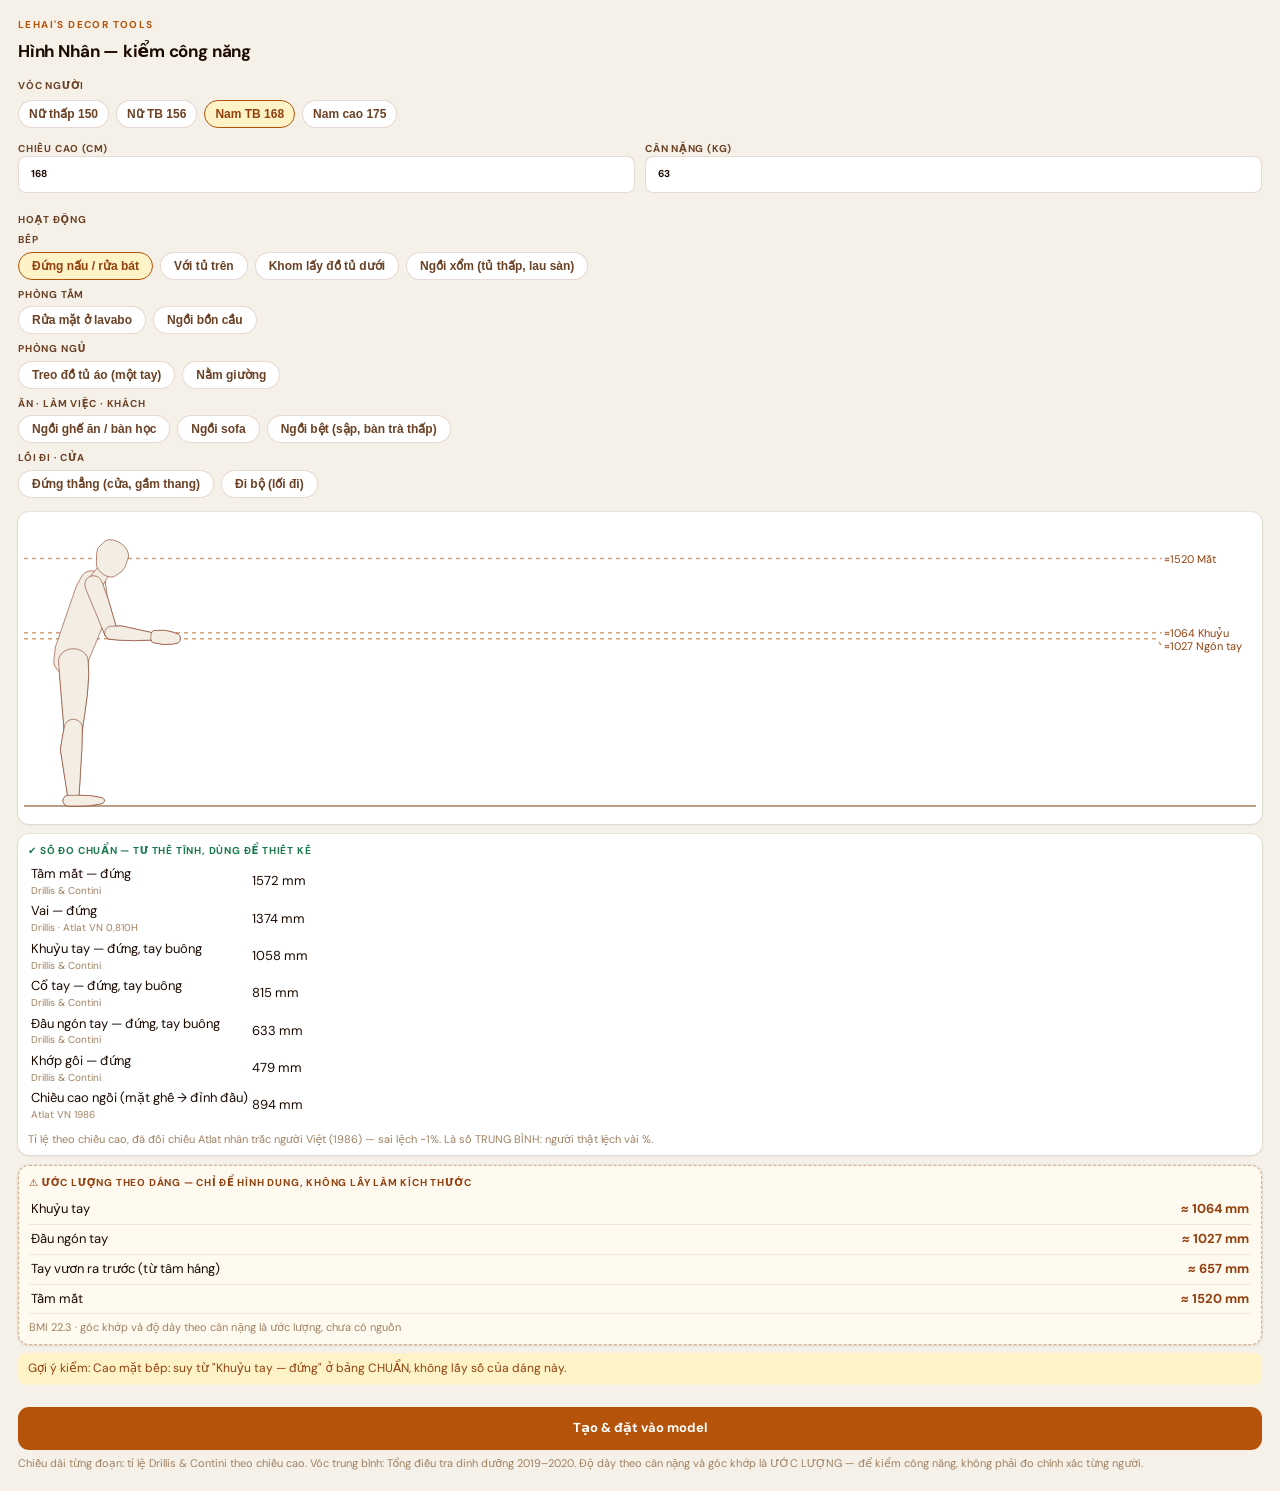
==== LeHai_Tools/hinh_nhan/hinh_nhan.html @ 816febdd "v1.9.65: tool moi Hinh Nhan (kiem cong nang): 13 dang, so chuan Drillis+Atlat VN tach khoi uoc luong" ====
<!doctype html>
<html lang="vi"><head><meta charset="utf-8">
<title>Hình Nhân</title>
<link rel="preconnect" href="https://fonts.googleapis.com">
<link href="https://fonts.googleapis.com/css2?family=DM+Sans:wght@400;500;600;700&display=swap" rel="stylesheet">
<link rel="stylesheet" href="../shared/lehai_theme.css">
<style>
  .nhap { display: grid; grid-template-columns: 1fr 1fr; gap: 10px; }
  .nhap .lh-input { width: 100%; box-sizing: border-box; }
  #so { width: 100%; border-collapse: collapse; }
  #so td { padding: 5px 2px; border-bottom: 1px solid var(--lh-line-2); }
  #so td.v { text-align: right; font-weight: 700; font-variant-numeric: tabular-nums; }
  canvas { width: 100%; height: 300px; display: block; }
  .lh-chips { flex-wrap: wrap; }
  .uoc { color: var(--lh-muted); font-size: 11px; margin-top: 6px; }
  .phong { font-size: 10px; font-weight: 700; letter-spacing: .08em; text-transform: uppercase;
           color: var(--lh-ink-soft); margin: 8px 0 4px; }
  .phong:first-child { margin-top: 0; }
  #voc .lh-chip { padding-left: 10px; padding-right: 10px; }
  .bang-tieu-de { font-size: 10px; font-weight: 700; letter-spacing: .08em; text-transform: uppercase; margin: 2px 0 4px; }
  .chuan .bang-tieu-de { color: #1a7a4c; }
  .uocluong .bang-tieu-de { color: var(--lh-amber-2); }
  .uocluong { background: #fffaf0; border: 1px dashed rgba(180,83,9,.45); }
  .uocluong td.v { color: var(--lh-amber-2); }
  td .nguon { display: block; font-size: 10px; color: var(--lh-muted); }
  .goiy { background: var(--lh-chip); color: var(--lh-amber-2); border-radius: var(--lh-radius-sm);
          padding: 7px 10px; font-size: 12px; margin-top: 8px; }
</style></head>
<body class="lh"><div class="lh-dialog">
  <div class="lh-eyebrow">LeHai's Decor Tools</div>
  <div class="lh-title">Hình Nhân — kiểm công năng</div>

  <div class="lh-field">
    <label class="lh-label">Vóc người</label>
    <div class="lh-chips" id="voc"></div>
  </div>
  <div class="lh-field nhap">
    <label class="lh-label">Chiều cao (cm)
      <input class="lh-input" id="cao" type="number" min="120" max="210" step="1"></label>
    <label class="lh-label">Cân nặng (kg)
      <input class="lh-input" id="nang" type="number" min="30" max="150" step="1"></label>
  </div>

  <div class="lh-field">
    <label class="lh-label">Hoạt động</label>
    <div id="dang"></div>
  </div>

  <div class="lh-card" style="padding:6px">
    <canvas id="ve" aria-label="Hình nhân nhìn nghiêng"></canvas>
  </div>

  <div class="lh-card chuan" style="padding:8px 10px; margin-top:10px">
    <div class="bang-tieu-de">✔ Số đo chuẩn — tư thế tĩnh, dùng để thiết kế</div>
    <table id="soChuan"></table>
    <div class="uoc">Tỉ lệ theo chiều cao, đã đối chiếu Atlat nhân trắc người Việt (1986) — sai lệch ~1%.
      Là số TRUNG BÌNH: người thật lệch vài %.</div>
  </div>
  <div class="lh-card uocluong" style="padding:8px 10px; margin-top:10px">
    <div class="bang-tieu-de">⚠ Ước lượng theo dáng — chỉ để hình dung, không lấy làm kích thước</div>
    <table id="so"></table>
    <div class="uoc" id="bmi"></div>
  </div>
  <div class="goiy" id="goiy"></div>

  <div id="nhac" class="lh-status"></div>
  <button class="lh-btn lh-btn--primary" style="margin-top:12px; width:100%" id="tao">Tạo &amp; đặt vào model</button>
  <div class="uoc">Chiều dài từng đoạn: tỉ lệ Drillis &amp; Contini theo chiều cao. Vóc trung bình: Tổng
    điều tra dinh dưỡng 2019–2020. Độ dày theo cân nặng và góc khớp là ƯỚC LƯỢNG — để kiểm công
    năng, không phải đo chính xác từng người.</div>
</div>

<script src="hinh_nhan.js"></script>
<script>
  var $ = function (id) { return document.getElementById(id); };

  // Nhớ lựa chọn lần trước (chỉ là tiện lợi trên máy này — trình duyệt chặn thì bỏ qua).
  var NHO = 'lehai.hinhnhan.v1';
  function doc() { try { return JSON.parse(localStorage.getItem(NHO)) || {}; } catch (e) { return {}; } }
  function ghi() { try { localStorage.setItem(NHO, JSON.stringify({ key: trangThai.key, cao: $('cao').value, nang: $('nang').value })); } catch (e) {} }

  var cu = doc(), macDinh = HinhNhan.VOC[HinhNhan.VOC_MAC_DINH];
  var trangThai = { key: HinhNhan.DANG[cu.key] ? cu.key : 'dung_nau' };
  $('cao').value = cu.cao || macDinh.cao;
  $('nang').value = cu.nang || macDinh.nang;

  // Nút vóc người chọn nhanh.
  HinhNhan.VOC.forEach(function (v) {
    var b = document.createElement('button');
    b.className = 'lh-chip'; b.textContent = v.ten + ' ' + v.cao;
    b.title = v.cao + ' cm · ' + v.nang + ' kg'; b.dataset.cao = v.cao; b.dataset.nang = v.nang;
    b.onclick = function () { $('cao').value = v.cao; $('nang').value = v.nang; ve(); };
    $('voc').appendChild(b);
  });

  // Nút chọn dáng, NHÓM THEO PHÒNG — thêm dáng mới ở hinh_nhan.js là tự có nút.
  var theoPhong = {};
  Object.keys(HinhNhan.DANG).forEach(function (k) {
    var ph = HinhNhan.DANG[k].phong;
    (theoPhong[ph] = theoPhong[ph] || []).push(k);
  });
  Object.keys(theoPhong).forEach(function (ph) {
    var tieuDe = document.createElement('div'); tieuDe.className = 'phong'; tieuDe.textContent = ph;
    var hang = document.createElement('div'); hang.className = 'lh-chips';
    theoPhong[ph].forEach(function (k) {
      var b = document.createElement('button');
      b.className = 'lh-chip'; b.textContent = HinhNhan.DANG[k].ten; b.dataset.key = k;
      b.onclick = function () { trangThai.key = k; ve(); };
      hang.appendChild(b);
    });
    $('dang').appendChild(tieuDe); $('dang').appendChild(hang);
  });

  function thongSo() {
    var cao = Number($('cao').value) * 10, nang = Number($('nang').value);
    if (!(cao >= 1200 && cao <= 2100)) return { loi: 'Chiều cao từ 120 đến 210 cm.' };
    if (!(nang >= 30 && nang <= 150)) return { loi: 'Cân nặng từ 30 đến 150 kg.' };
    return { cao: cao, nang: nang };
  }

  function ve() {
    document.querySelectorAll('#dang .lh-chip').forEach(function (b) {
      b.className = b.dataset.key === trangThai.key ? 'lh-chip is-active' : 'lh-chip';
    });
    document.querySelectorAll('#voc .lh-chip').forEach(function (b) {
      var dung = String($('cao').value) === b.dataset.cao && String($('nang').value) === b.dataset.nang;
      b.className = dung ? 'lh-chip is-active' : 'lh-chip';
    });
    ghi();
    var t = thongSo();
    $('nhac').textContent = t.loi || '';
    $('tao').disabled = !!t.loi;
    if (t.loi) return;
    var r = HinhNhan.dung(t.cao, t.nang, trangThai.key);
    trangThai.kq = r;

    $('soChuan').innerHTML = HinhNhan.soChuan(t.cao).map(function (c) {
      return '<tr><td>' + c.ten + '<span class="nguon">' + c.nguon + '</span></td><td class="v">' + c.mm + ' mm</td></tr>';
    }).join('');
    $('so').innerHTML = r.hien.map(function (k) {
      return '<tr><td>' + HinhNhan.NHAN[k] + '</td><td class="v">≈ ' + r.so[k] + ' mm</td></tr>';
    }).join('');
    $('bmi').textContent = 'BMI ' + r.bmi + ' · góc khớp và độ dày theo cân nặng là ước lượng, chưa có nguồn';
    $('goiy').textContent = 'Gợi ý kiểm: ' + (HinhNhan.DANG[trangThai.key].goiY || '');
    veNghieng(r);
  }

  // Nhìn nghiêng (mặt phẳng YZ): người hướng mặt sang PHẢI (−Y trong model).
  function veNghieng(r) {
    var c = $('ve'), dpr = window.devicePixelRatio || 1;
    var W = c.clientWidth, H = c.clientHeight;
    c.width = W * dpr; c.height = H * dpr;
    var g = c.getContext('2d'); g.setTransform(dpr, 0, 0, dpr, 0, 0); g.clearRect(0, 0, W, H);

    var ys = [], zs = [];
    r.khoi.forEach(function (k) { k.luoi.diem.forEach(function (q) { ys.push(-q[1]); zs.push(q[2]); }); });
    var minY = Math.min.apply(null, ys) - 60, maxY = Math.max.apply(null, ys) + 60;
    var maxZ = Math.max(Math.max.apply(null, zs) + 60, 600);
    var s = Math.min((W - 125) / (maxY - minY), (H - 24) / maxZ);
    var X = function (y) { return 20 + (-y - minY) * s; };
    var Z = function (z) { return H - 12 - z * s; };

    // sàn
    g.strokeStyle = '#a08060'; g.lineWidth = 1.5;
    g.beginPath(); g.moveTo(0, Z(0)); g.lineTo(W, Z(0)); g.stroke();

    // vạch cao độ các số đo — nhãn ngắn; hai cao độ sát nhau thì đẩy nhãn cách ≥ 13px
    var NGAN = { dinhDau: 'Đỉnh đầu', tamMat: 'Mắt', khuyuTay: 'Khuỷu', dauNgon: 'Ngón tay',
                 dinhGoi: 'Gối', matNgoi: 'Mặt ngồi', caoNhat: 'Cao nhất' };
    var vach = r.hien.filter(function (k) { return NGAN[k]; })
      .map(function (k) { return { k: k, z: Z(r.so[k]) }; })
      .sort(function (a, b) { return a.z - b.z; });
    for (var i = 1; i < vach.length; i++) vach[i].ty = Math.max(vach[i].z, (vach[i - 1].ty || vach[i - 1].z) + 13);
    if (vach.length) vach[0].ty = vach[0].z;
    g.font = '11px DM Sans, Segoe UI, sans-serif';
    vach.forEach(function (v) {
      g.setLineDash([4, 4]); g.strokeStyle = 'rgba(180,83,9,.55)';
      g.beginPath(); g.moveTo(0, v.z); g.lineTo(W - 100, v.z); g.lineTo(W - 94, v.ty); g.stroke();
      g.setLineDash([]); g.fillStyle = '#92400e';
      g.fillText('≈' + r.so[v.k] + ' ' + NGAN[v.k], W - 92, v.ty + 4);
    });

    // Mỗi khúc vẽ bằng BAO LỒI của các đỉnh lưới chiếu lên mặt nghiêng (YZ) → bóng bo tròn
    // đúng dáng vỏ. Khúc bên trái (X âm) nhạt hơn để phân biệt hai chân/hai tay.
    function baoLoi(pts) {
      pts = pts.slice().sort(function (a, b) { return a[0] - b[0] || a[1] - b[1]; });
      var cr = function (o, a, b) { return (a[0] - o[0]) * (b[1] - o[1]) - (a[1] - o[1]) * (b[0] - o[0]); };
      var lo = [], hi = [];
      pts.forEach(function (p) { while (lo.length > 1 && cr(lo[lo.length - 2], lo[lo.length - 1], p) <= 0) lo.pop(); lo.push(p); });
      for (var i = pts.length - 1; i >= 0; i--) { var p = pts[i]; while (hi.length > 1 && cr(hi[hi.length - 2], hi[hi.length - 1], p) <= 0) hi.pop(); hi.push(p); }
      return lo.slice(0, -1).concat(hi.slice(0, -1));
    }
    var xepVe = r.khoi.slice().sort(function (a, b) {        // bên trái vẽ trước (nằm sau)
      return a.luoi.diem[0][0] - b.luoi.diem[0][0];
    });
    xepVe.forEach(function (k) {
      var cx = k.luoi.diem.reduce(function (s2, q) { return s2 + q[0]; }, 0) / k.luoi.diem.length;
      var bo = baoLoi(k.luoi.diem.map(function (q) { return [X(q[1]), Z(q[2])]; }));
      g.fillStyle = cx < -1 ? '#e2d6c8' : '#f3ede4';
      g.strokeStyle = 'rgba(124,45,18,.55)'; g.lineWidth = 1;
      g.beginPath(); bo.forEach(function (q, i) { i ? g.lineTo(q[0], q[1]) : g.moveTo(q[0], q[1]); });
      g.closePath(); g.fill(); g.stroke();
    });
  }

  $('cao').addEventListener('input', ve);
  $('nang').addEventListener('input', ve);
  window.addEventListener('resize', ve);

  $('tao').onclick = function () {
    if (!trangThai.kq) return;
    var t = thongSo();
    var goi = { cao: t.cao, nang: t.nang, key: trangThai.key, dang: trangThai.kq.dang,
                khoi: trangThai.kq.khoi, so: trangThai.kq.so, hien: trangThai.kq.hien,
                chuan: HinhNhan.soChuan(t.cao) };
    if (window.sketchup && sketchup.tao) {
      $('nhac').textContent = 'Đang dựng… rê chuột vào model rồi bấm để đặt.';
      sketchup.tao(JSON.stringify(goi));
    } else {
      $('nhac').textContent = 'Bản xem trong trình duyệt — mở từ SketchUp để tạo.';
    }
  };
  window.baoLoi = function (msg) { $('nhac').className = 'lh-status lh-status--bad'; $('nhac').textContent = msg; };
  window.baoXong = function (msg) { $('nhac').className = 'lh-status lh-status--ok'; $('nhac').textContent = msg; };

  ve();
</script>
</body></html>
---- LeHai_Tools/shared/lehai_theme.css ----
/* ============================================================
   LeHai Tools — Khung giao diện chung (design language)
   Tông: kem + walnut + amber, font DM Sans, bo tròn, nét outline.
   Đồng bộ với bộ icon toolbar (walnut #7c2d12).
   Dùng cho HtmlDialog: <link rel="stylesheet" href="../shared/lehai_theme.css">
   hoặc copy khối :root + class cần dùng vào <style> của dialog.
   ============================================================ */

:root {
  /* màu nền / mực */
  --lh-bg:        #f5f0e8;   /* nền kem */
  --lh-surface:   #ffffff;   /* thẻ / ô */
  --lh-ink:       #1c0a00;   /* chữ chính (walnut rất đậm) */
  --lh-ink-soft:  #6b4226;   /* chữ phụ */
  --lh-muted:     #a08060;   /* chú thích mờ */

  /* màu thương hiệu */
  --lh-walnut:    #7c2d12;   /* nét chính / viền */
  --lh-amber:     #b45309;   /* nhấn / tiêu đề cụm */
  --lh-amber-2:   #92400e;   /* amber đậm */
  --lh-chip:      #fef3c7;   /* nền chip amber nhạt */

  /* mảng tô cùng tông (như icon) */
  --lh-fill:      rgba(124,45,18,0.08);
  --lh-fill-2:    rgba(124,45,18,0.22);
  --lh-line:      rgba(124,45,18,0.18);  /* viền nhạt */
  --lh-line-2:    rgba(124,45,18,0.10);

  --lh-radius:    11px;
  --lh-radius-sm: 8px;
  --lh-shadow:    0 1px 3px rgba(28,10,0,0.08), 0 0 0 1px rgba(28,10,0,0.05);
  --lh-font:      'DM Sans', 'Segoe UI', system-ui, -apple-system, sans-serif;
}

/* ── nền + chữ ── */
body.lh, .lh-dialog {
  margin: 0;
  background: var(--lh-bg);
  color: var(--lh-ink);
  font-family: var(--lh-font);
  font-size: 13px;
  line-height: 1.45;
  -webkit-font-smoothing: antialiased;
}
.lh-dialog { padding: 18px 18px 20px; }

/* ── tiêu đề ── */
.lh-eyebrow {
  font-size: 10px; font-weight: 700; letter-spacing: 0.14em;
  text-transform: uppercase; color: var(--lh-amber); margin-bottom: 6px;
}
.lh-title {
  font-size: 17px; font-weight: 700; color: var(--lh-ink);
  margin: 0 0 16px; letter-spacing: -0.01em;
  display: flex; align-items: center; gap: 8px;
}

/* ── nhãn + ô nhập ── */
.lh-label {
  display: block; font-size: 10px; font-weight: 700; letter-spacing: 0.08em;
  text-transform: uppercase; color: var(--lh-ink-soft); margin: 0 0 6px;
}
.lh-input, .lh-select {
  width: 100%; box-sizing: border-box;
  background: var(--lh-surface);
  border: 1.5px solid var(--lh-line);
  border-radius: var(--lh-radius-sm);
  padding: 10px 12px; font: inherit; color: var(--lh-ink);
  outline: none; transition: border-color .12s, box-shadow .12s;
}
.lh-input:focus, .lh-select:focus {
  border-color: var(--lh-amber);
  box-shadow: 0 0 0 3px rgba(180,83,9,0.15);
}
.lh-field { margin-bottom: 14px; }
.lh-row { display: grid; grid-template-columns: 1fr 1fr; gap: 12px; }

/* ── chip preset (vd 9mm / 17.5mm) ── */
.lh-chips { display: flex; flex-wrap: wrap; gap: 7px; }
.lh-chip {
  border: 1.5px solid var(--lh-line); background: var(--lh-surface);
  color: var(--lh-ink-soft); border-radius: 999px;
  padding: 6px 13px; font-size: 12px; font-weight: 600; cursor: pointer;
  transition: .12s;
}
.lh-chip:hover { border-color: var(--lh-amber); color: var(--lh-amber); }
.lh-chip.is-active {
  background: var(--lh-chip); border-color: var(--lh-amber); color: var(--lh-amber-2);
}

/* ── nút ── */
.lh-btn {
  appearance: none; border: 0; cursor: pointer; font: inherit; font-weight: 700;
  border-radius: var(--lh-radius); padding: 12px 16px; width: 100%;
  transition: filter .12s, transform .02s;
}
.lh-btn:active { transform: translateY(1px); }
.lh-btn--primary { background: var(--lh-amber); color: #fff; }
.lh-btn--primary:hover { filter: brightness(1.06); }
.lh-btn--walnut { background: var(--lh-walnut); color: #fff; }
.lh-btn--walnut:hover { filter: brightness(1.1); }
.lh-btn--ghost {
  background: var(--lh-surface); color: var(--lh-walnut);
  border: 1.5px solid var(--lh-line);
}
.lh-btn--ghost:hover { border-color: var(--lh-amber); color: var(--lh-amber); }

/* nút chọn 2 phương án (toggle) — vd Nằm ngang / Đứng thẳng */
.lh-toggle { display: grid; grid-template-columns: 1fr 1fr; gap: 10px; }
.lh-toggle .lh-opt {
  text-align: center; padding: 14px 10px; border-radius: var(--lh-radius);
  border: 1.5px solid var(--lh-line); background: var(--lh-surface);
  color: var(--lh-ink-soft); font-weight: 600; cursor: pointer; transition: .12s;
}
.lh-toggle .lh-opt:hover { border-color: var(--lh-amber); }
.lh-toggle .lh-opt.is-active {
  background: var(--lh-chip); border-color: var(--lh-amber); color: var(--lh-amber-2);
}

/* ── thẻ / khu vực ── */
.lh-card {
  background: var(--lh-surface); border-radius: var(--lh-radius);
  box-shadow: var(--lh-shadow); padding: 16px;
}
.lh-preview {
  background: var(--lh-fill); border: 1.5px solid var(--lh-line-2);
  border-radius: var(--lh-radius); padding: 18px; text-align: center;
  color: var(--lh-ink-soft);
}
.lh-divider { height: 1px; background: var(--lh-line-2); margin: 16px 0; border: 0; }

/* ── chú thích / kết quả ── */
.lh-hint { font-size: 11px; color: var(--lh-muted); line-height: 1.5; margin-top: 10px; }
.lh-status { font-size: 12px; font-weight: 600; margin-top: 10px; }
.lh-status--ok  { color: #15803d; }
.lh-status--bad { color: #b91c1c; }

/* ── chân ── */
.lh-foot {
  margin-top: 16px; padding-top: 12px; border-top: 1px solid var(--lh-line-2);
  font-size: 10px; color: var(--lh-muted);
  display: flex; justify-content: space-between; align-items: center;
}

/* ── thanh cuộn + bôi đen chữ đồng bộ theme (HtmlDialog = Chromium) ── */
::-webkit-scrollbar { width: 10px; height: 10px; }
::-webkit-scrollbar-track { background: transparent; }
::-webkit-scrollbar-thumb {
  background: rgba(124,45,18,.25); border-radius: 999px;
  border: 2px solid transparent; background-clip: padding-box;
}
::-webkit-scrollbar-thumb:hover {
  background: rgba(124,45,18,.45);
  border: 2px solid transparent; background-clip: padding-box;
}
::selection { background: var(--lh-chip); color: var(--lh-walnut); }
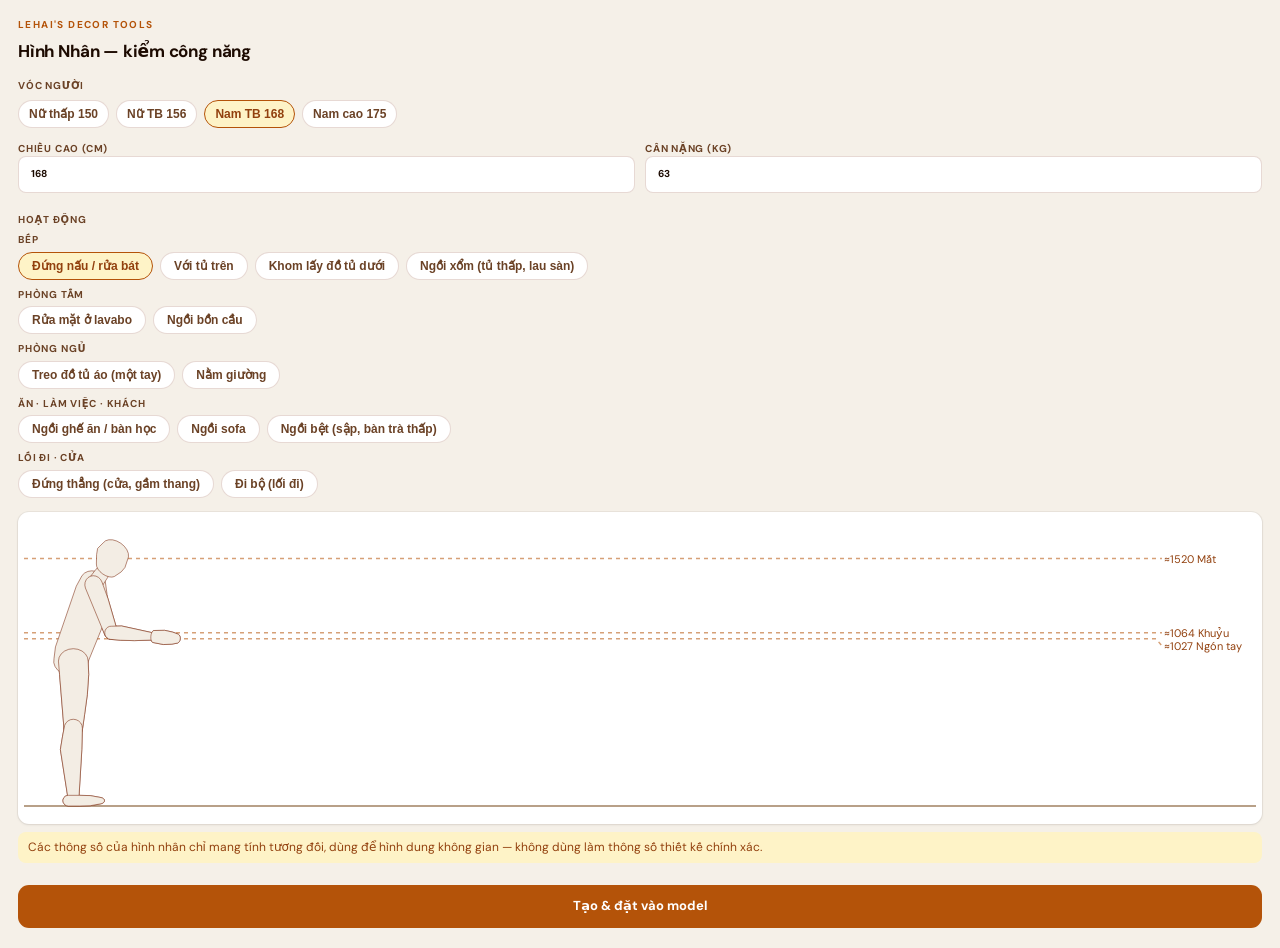
==== commit b0a5c64d: "v1.9.65: Hinh Nhan bo bang so khoi hop thoai (Khoa: gay phan tam), chi nhac thong so tuong doi So ch" ====
--- a/LeHai_Tools/hinh_nhan/hinh_nhan.html
+++ b/LeHai_Tools/hinh_nhan/hinh_nhan.html
@@ -7,9 +7,6 @@
 <style>
   .nhap { display: grid; grid-template-columns: 1fr 1fr; gap: 10px; }
   .nhap .lh-input { width: 100%; box-sizing: border-box; }
-  #so { width: 100%; border-collapse: collapse; }
-  #so td { padding: 5px 2px; border-bottom: 1px solid var(--lh-line-2); }
-  #so td.v { text-align: right; font-weight: 700; font-variant-numeric: tabular-nums; }
   canvas { width: 100%; height: 300px; display: block; }
   .lh-chips { flex-wrap: wrap; }
   .uoc { color: var(--lh-muted); font-size: 11px; margin-top: 6px; }
@@ -17,12 +14,6 @@
            color: var(--lh-ink-soft); margin: 8px 0 4px; }
   .phong:first-child { margin-top: 0; }
   #voc .lh-chip { padding-left: 10px; padding-right: 10px; }
-  .bang-tieu-de { font-size: 10px; font-weight: 700; letter-spacing: .08em; text-transform: uppercase; margin: 2px 0 4px; }
-  .chuan .bang-tieu-de { color: #1a7a4c; }
-  .uocluong .bang-tieu-de { color: var(--lh-amber-2); }
-  .uocluong { background: #fffaf0; border: 1px dashed rgba(180,83,9,.45); }
-  .uocluong td.v { color: var(--lh-amber-2); }
-  td .nguon { display: block; font-size: 10px; color: var(--lh-muted); }
   .goiy { background: var(--lh-chip); color: var(--lh-amber-2); border-radius: var(--lh-radius-sm);
           padding: 7px 10px; font-size: 12px; margin-top: 8px; }
 </style></head>
@@ -50,24 +41,10 @@
     <canvas id="ve" aria-label="Hình nhân nhìn nghiêng"></canvas>
   </div>
 
-  <div class="lh-card chuan" style="padding:8px 10px; margin-top:10px">
-    <div class="bang-tieu-de">✔ Số đo chuẩn — tư thế tĩnh, dùng để thiết kế</div>
-    <table id="soChuan"></table>
-    <div class="uoc">Tỉ lệ theo chiều cao, đã đối chiếu Atlat nhân trắc người Việt (1986) — sai lệch ~1%.
-      Là số TRUNG BÌNH: người thật lệch vài %.</div>
-  </div>
-  <div class="lh-card uocluong" style="padding:8px 10px; margin-top:10px">
-    <div class="bang-tieu-de">⚠ Ước lượng theo dáng — chỉ để hình dung, không lấy làm kích thước</div>
-    <table id="so"></table>
-    <div class="uoc" id="bmi"></div>
-  </div>
-  <div class="goiy" id="goiy"></div>
+  <div class="goiy">Các thông số của hình nhân chỉ mang tính tương đối, dùng để hình dung không gian — không dùng làm thông số thiết kế chính xác.</div>
 
   <div id="nhac" class="lh-status"></div>
   <button class="lh-btn lh-btn--primary" style="margin-top:12px; width:100%" id="tao">Tạo &amp; đặt vào model</button>
-  <div class="uoc">Chiều dài từng đoạn: tỉ lệ Drillis &amp; Contini theo chiều cao. Vóc trung bình: Tổng
-    điều tra dinh dưỡng 2019–2020. Độ dày theo cân nặng và góc khớp là ƯỚC LƯỢNG — để kiểm công
-    năng, không phải đo chính xác từng người.</div>
 </div>
 
 <script src="hinh_nhan.js"></script>
@@ -134,14 +111,6 @@
     var r = HinhNhan.dung(t.cao, t.nang, trangThai.key);
     trangThai.kq = r;
 
-    $('soChuan').innerHTML = HinhNhan.soChuan(t.cao).map(function (c) {
-      return '<tr><td>' + c.ten + '<span class="nguon">' + c.nguon + '</span></td><td class="v">' + c.mm + ' mm</td></tr>';
-    }).join('');
-    $('so').innerHTML = r.hien.map(function (k) {
-      return '<tr><td>' + HinhNhan.NHAN[k] + '</td><td class="v">≈ ' + r.so[k] + ' mm</td></tr>';
-    }).join('');
-    $('bmi').textContent = 'BMI ' + r.bmi + ' · góc khớp và độ dày theo cân nặng là ước lượng, chưa có nguồn';
-    $('goiy').textContent = 'Gợi ý kiểm: ' + (HinhNhan.DANG[trangThai.key].goiY || '');
     veNghieng(r);
   }
 
